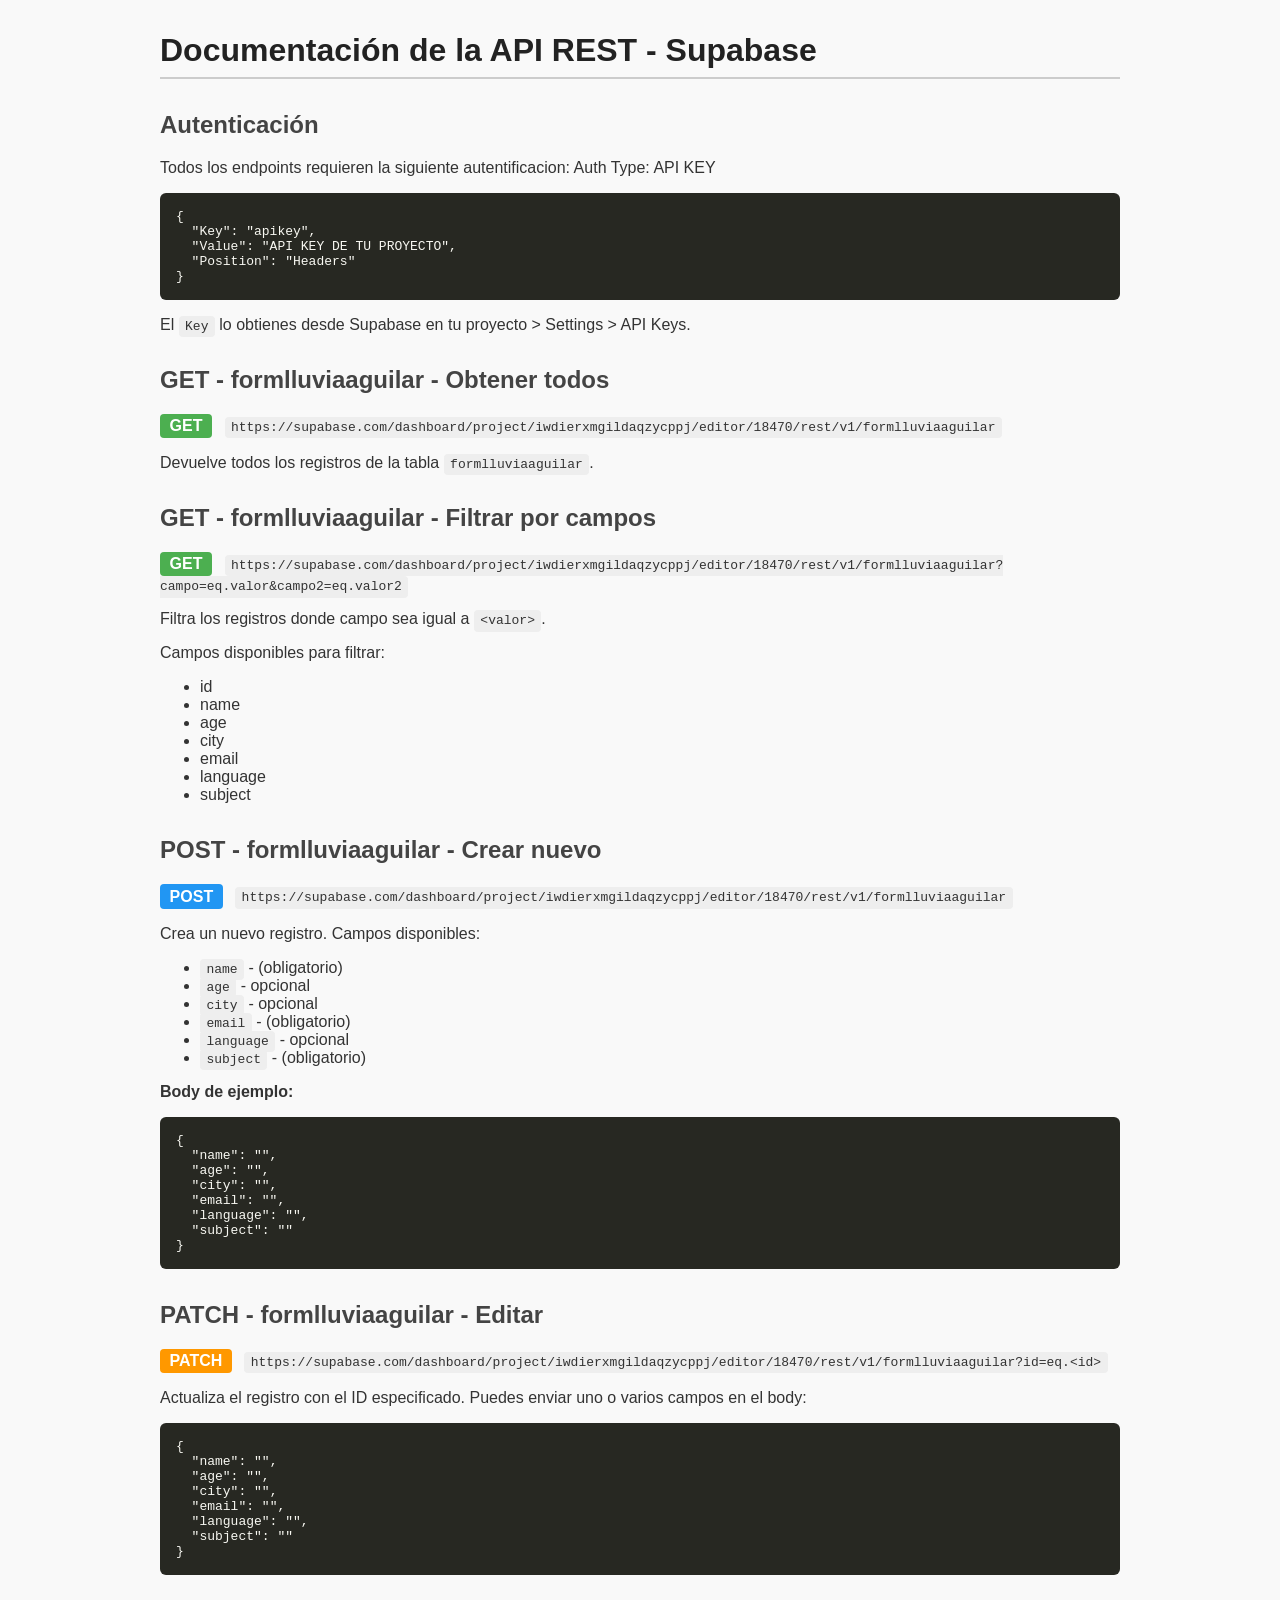
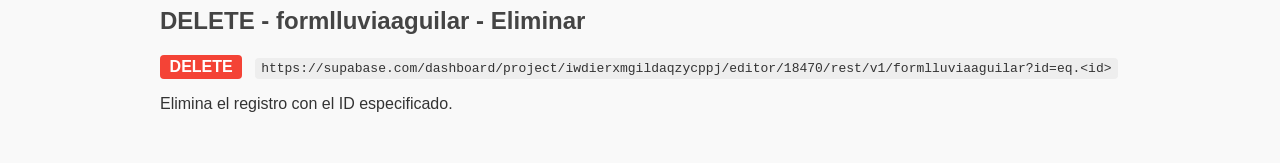
==== apidoc.html @ 9009e89b "Add files via upload" ====
<!DOCTYPE html>
<!-- saved from url=(0067)https://bootcamp-qa.github.io/ReportGenerator/documentacionapi.html -->
<html lang="es"><head><meta http-equiv="Content-Type" content="text/html; charset=UTF-8"><style>body {transition: opacity ease-in 0.2s; } 
body[unresolved] {opacity: 0; display: block; overflow: hidden; position: relative; } 
</style>
  
  <title>Documentación API Supabase</title>
  <style>
    body {
      font-family: 'Segoe UI', sans-serif;
      margin: 2rem auto;
      max-width: 960px;
      background: #f9f9f9;
      color: #333;
    }
    h1 { color: #222; border-bottom: 2px solid #ccc; padding-bottom: 0.5rem; }
    h2 { margin-top: 2rem; color: #444; }
    code { background: #eee; padding: 0.2rem 0.4rem; border-radius: 4px; }
    pre {
      background: #272822;
      color: #f8f8f2;
      padding: 1rem;
      border-radius: 6px;
      overflow-x: auto;
    }
    .method {
      display: inline-block;
      font-weight: bold;
      padding: 0.2rem 0.6rem;
      border-radius: 4px;
      margin-right: 0.5rem;
      color: white;
    }
    .GET { background: #4caf50; }
    .POST { background: #2196f3; }
    .PATCH { background: #ff9800; }
    .DELETE { background: #f44336; }

    label {
      display: block;
      margin-top: 1rem;
      font-weight: bold;
    }
    input[type=text] {
      width: 100%;
      padding: 0.5rem;
      font-size: 1rem;
      margin-top: 0.3rem;
      box-sizing: border-box;
    }
    button {
      margin-top: 1.5rem;
      padding: 0.6rem 1rem;
      font-size: 1rem;
      cursor: pointer;
    }
  </style>
</head>
<body>

<h1>Documentación de la API REST - Supabase</h1>

<form id="form" onsubmit="return false;" style="display: none;">
  <label for="tableName">Nombre de la tabla:</label>
  <input type="text" id="tableName" placeholder="clientes" required="">

  <label for="columns">Columnas (separadas por coma, * indica obligatorio):</label>
  <input type="text" id="columns" placeholder="nombre, telefono*, correo*" required="">

  <label for="baseUrl">Base URL:</label>
  <input type="text" id="baseUrl" placeholder="https://proyecto.supabase.co" required="">

  <button onclick="generate()">GENERAR DOCUMENTACION API</button>
</form>

<!-- Aquí pondremos la documentación generada -->
<div id="docs" style="margin-top:2rem;">
        <h2>Autenticación</h2>
    <p>Todos los endpoints requieren la siguiente autentificacion: Auth Type: API KEY</p>
    <pre>{
  "Key": "apikey",
  "Value": "API KEY DE TU PROYECTO",
  "Position": "Headers"
}</pre>
    <p>El <code>Key</code> lo obtienes desde Supabase en tu proyecto &gt; Settings &gt; API Keys.</p>
  
    <h2>GET - formlluviaaguilar - Obtener todos </h2>
    <p><span class="method GET">GET</span> <code>https://supabase.com/dashboard/project/iwdierxmgildaqzycppj/editor/18470/rest/v1/formlluviaaguilar</code></p>
    <p>Devuelve todos los registros de la tabla <code>formlluviaaguilar</code>.</p>

    <h2>GET - formlluviaaguilar - Filtrar por campos</h2>
    <p><span class="method GET">GET</span> <code>https://supabase.com/dashboard/project/iwdierxmgildaqzycppj/editor/18470/rest/v1/formlluviaaguilar?campo=eq.valor&amp;campo2=eq.valor2</code></p>
    <p>Filtra los registros donde campo sea igual a <code>&lt;valor&gt;</code>.</p>
    <p>Campos disponibles para filtrar:</p>
    <ul>
      <li>id</li><li>name</li><li>age</li><li>city</li><li>email</li><li>language</li><li>subject</li>
    </ul>

    <h2>POST - formlluviaaguilar - Crear nuevo</h2>
    <p><span class="method POST">POST</span> <code>https://supabase.com/dashboard/project/iwdierxmgildaqzycppj/editor/18470/rest/v1/formlluviaaguilar</code></p>
    <p>Crea un nuevo registro. Campos disponibles:</p>
    <ul>
      <li><code>name</code> -  (obligatorio)</li><li><code>age</code> - opcional</li><li><code>city</code> - opcional</li><li><code>email</code> -  (obligatorio)</li><li><code>language</code> - opcional</li><li><code>subject</code> -  (obligatorio)</li>
    </ul>
    <p><strong>Body de ejemplo:</strong></p>
    <pre>{
  "name": "",
  "age": "",
  "city": "",
  "email": "",
  "language": "",
  "subject": ""
}</pre>

    <h2>PATCH - formlluviaaguilar - Editar </h2>
    <p><span class="method PATCH">PATCH</span> <code>https://supabase.com/dashboard/project/iwdierxmgildaqzycppj/editor/18470/rest/v1/formlluviaaguilar?id=eq.&lt;id&gt;</code></p>
    <p>Actualiza el registro con el ID especificado. Puedes enviar uno o varios campos en el body:</p>
    <pre>{
  "name": "<nuevo string="">",
  "age": "<nuevo string="">",
  "city": "<nuevo string="">",
  "email": "<nuevo string="">",
  "language": "<nuevo string="">",
  "subject": "<nuevo string="">"
}</nuevo></nuevo></nuevo></nuevo></nuevo></nuevo></pre>

    <h2>DELETE - formlluviaaguilar - Eliminar </h2>
    <p><span class="method DELETE">DELETE</span> <code>https://supabase.com/dashboard/project/iwdierxmgildaqzycppj/editor/18470/rest/v1/formlluviaaguilar?id=eq.&lt;id&gt;</code></p>
    <p>Elimina el registro con el ID especificado.</p>


  </div>

<script>
function generate() {
  let tableName = document.getElementById('tableName').value.trim() || 'clientes';
  const columnsRaw = document.getElementById('columns').value.trim();
  const baseUrlRaw = document.getElementById('baseUrl').value.trim() || 'https://<TU_PROYECTO>.supabase.co';

  // Procesar columnas
  const colsArr = columnsRaw.split(',').map(c => c.trim()).filter(c => c.length > 0);

  const columns = colsArr.map(col => {
    let required = false;
    let name = col;
    if (col.endsWith('*')) {
      required = true;
      name = col.slice(0, -1).trim();
    }
    return { name, type: "string", required };
  });

  const baseUrl = `${baseUrlRaw}/rest/v1/${tableName}`;

  function generatePostBody() {
    const obj = {};
    columns.forEach(col => {
      if (col.name !== "id") {
        obj[col.name] = "";
      }
    });
    return JSON.stringify(obj, null, 2);
  }

  function generatePatchBody() {
    const obj = {};
    columns.forEach(col => {
      if (col.name !== "id") {
        obj[col.name] = `<nuevo ${col.type}>`;
      }
    });
    return JSON.stringify(obj, null, 2);
  }

  // Construir el HTML para la documentación
  let html = `
        <h2>Autenticación</h2>
    <p>Todos los endpoints requieren la siguiente autentificacion: Auth Type: API KEY</p>
    <pre>{
  "Key": "apikey",
  "Value": "API KEY DE TU PROYECTO",
  "Position": "Headers"
}</pre>
    <p>El <code>Key</code> lo obtienes desde Supabase en tu proyecto &gt; Settings &gt; API Keys.</p>
  
    <h2>GET - ${tableName} - Obtener todos </h2>
    <p><span class="method GET">GET</span> <code>${baseUrl}</code></p>
    <p>Devuelve todos los registros de la tabla <code>${tableName}</code>.</p>

    <h2>GET - ${tableName} - Filtrar por campos</h2>
    <p><span class="method GET">GET</span> <code>${baseUrl}?campo=eq.valor&campo2=eq.valor2</code></p>
    <p>Filtra los registros donde campo sea igual a <code>&lt;valor&gt;</code>.</p>
    <p>Campos disponibles para filtrar:</p>
    <ul>
      ${columns.map(col => `<li>${col.name}</li>`).join('')}
    </ul>

    <h2>POST - ${tableName} - Crear nuevo</h2>
    <p><span class="method POST">POST</span> <code>${baseUrl}</code></p>
    <p>Crea un nuevo registro. Campos disponibles:</p>
    <ul>
      ${columns.filter(c => c.name !== 'id').map(col => `<li><code>${col.name}</code> - ${col.required ? " (obligatorio)" : "opcional"}</li>`).join('')}
    </ul>
    <p><strong>Body de ejemplo:</strong></p>
    <pre>${generatePostBody()}</pre>

    <h2>PATCH - ${tableName} - Editar </h2>
    <p><span class="method PATCH">PATCH</span> <code>${baseUrl}?id=eq.&lt;id&gt;</code></p>
    <p>Actualiza el registro con el ID especificado. Puedes enviar uno o varios campos en el body:</p>
    <pre>${generatePatchBody()}</pre>

    <h2>DELETE - ${tableName} - Eliminar </h2>
    <p><span class="method DELETE">DELETE</span> <code>${baseUrl}?id=eq.&lt;id&gt;</code></p>
    <p>Elimina el registro con el ID especificado.</p>


  `;

  document.getElementById('docs').innerHTML = html;
   document.getElementById('form').style.display = 'none';
  
}


</script>




<veepn-lock-screen><template shadowrootmode="open"><style>html{box-sizing:border-box;text-size-adjust:100%;word-break:normal;tab-size:4}*,:before,:after{background-repeat:no-repeat;box-sizing:border-box}:before,:after{text-decoration:inherit;vertical-align:inherit}*{padding:0;margin:0}hr{overflow:visible;height:0;color:inherit;border:0;border-top:1px solid}details,main{display:block}summary{display:list-item}small{font-size:80%}[hidden]{display:none!important}abbr[title]{border-bottom:none;text-decoration:underline;text-decoration:underline dotted}a{background-color:transparent}a:active,a:hover{outline-width:0}code,kbd,pre,samp{font-family:monospace}pre{font-size:1em}b,strong{font-weight:bolder}sub,sup{font-size:75%;line-height:0;position:relative;vertical-align:baseline}sub{bottom:-.25em}sup{top:-.5em}table{border-color:inherit;text-indent:0}iframe{border-style:none}input{border-radius:0}[type=number]::-webkit-inner-spin-button,[type=number]::-webkit-outer-spin-button{height:auto}[type=search]{appearance:textfield;outline-offset:-2px}[type=search]::-webkit-search-decoration{appearance:none}textarea{overflow:auto;resize:vertical}button,input,optgroup,select,textarea{font:inherit;color:inherit}optgroup{font-weight:700}button{overflow:visible}button,select{text-transform:none}button,[type=button],[type=reset],[type=submit],[role=button]{cursor:pointer}button::-moz-focus-inner,[type=button]::-moz-focus-inner,[type=reset]::-moz-focus-inner,[type=submit]::-moz-focus-inner{border-style:none;padding:0}button,html [type=button],[type=reset],[type=submit]{appearance:auto}button,input,select,textarea{background-color:transparent;border-style:none}button:-moz-focusring,[type=button]::-moz-focus-inner,[type=reset]::-moz-focus-inner,[type=submit]::-moz-focus-inner{outline:1px dotted ButtonText}select{appearance:none}a:focus,button:focus,input:focus,select:focus,textarea:focus{outline-width:0}select::-ms-expand{display:none}select::-ms-value{color:currentcolor}legend{border:0;color:inherit;display:table;white-space:normal;max-width:100%}::-webkit-file-upload-button{appearance:auto;color:inherit;font:inherit}[disabled]{cursor:default}img{border-style:none}progress{vertical-align:baseline}[aria-busy=true]{cursor:progress}[aria-controls]{cursor:pointer}[aria-disabled=true]{cursor:default}ul,ol{list-style-type:none}figure{margin:0}@keyframes slide-in{0%{opacity:0;transform:translateY(16px)}to{opacity:1;transform:translateY(0)}}.gradient-blue{background:radial-gradient(106.41% 128.47% at 50.15% 128.47%,#23abff,#3066ff)}.gradient-green{background:radial-gradient(92.26% 118.88% at 50.15% .13%,#00c3c3,#00aab3)}.gradient-purple{background:radial-gradient(165.12% 115.56% at 50.15% .13%,#a15aff,#00a0eb)}.bg-blue{background-color:#f2f5ff}.bg-purple{background-color:#f7f0ff}.bg-green{background-color:#ebffed}.lock-screen{font-family:FigtreeVF,sans-serif;letter-spacing:normal;position:fixed;z-index:2147483638;right:24px;bottom:24px;width:327px;border-radius:24px;overflow:hidden;box-shadow:0 24px 32px #00000014;animation:slide-in .3s ease-in-out forwards}.lock-screen__content{position:relative;padding:24px 24px 64px}.lock-screen__close{position:absolute;top:16px;right:16px;width:24px;height:24px;display:flex;align-items:center;justify-content:center;opacity:.5}.lock-screen__label{height:26px;width:fit-content;border-radius:50px;background-color:#fff3;padding-inline:16px;display:flex;align-items:center;justify-content:center;gap:8px;color:#fff;font-size:12px;line-height:18px;margin:-8px auto 16px}.lock-screen__title{color:#fff;text-align:center;font-size:20px;line-height:28px;font-weight:600;margin-bottom:8px}.lock-screen__description{color:#f5f6f7;text-align:center;font-size:14px;line-height:20px}.lock-screen__description b{font-weight:600}.lock-screen__card{position:relative;z-index:1;margin-top:-44px;background-color:#fff;border-radius:24px;padding:32px 20px 20px}.lock-screen__inner{margin-bottom:24px}.lock-screen__submit{display:flex;align-items:center;justify-content:center;gap:10px;font-weight:700;font-size:16px;height:40px;width:100%;border-radius:12px;padding-inline:16px;background-color:#f70;color:#fff;margin-bottom:16px}.lock-screen__skip{display:flex;align-items:center;justify-content:center;font-size:14px;line-height:20px;color:#82829c;margin-inline:auto}.price-card{border:1px solid #f2f2fc;background:linear-gradient(254.14deg,#fafbff .04%,#f5f8ff 100.04%);border-radius:24px;padding:24px 28px}.price-card__label{color:#4a5764;text-align:center;font-size:14px;line-height:20px;text-transform:uppercase;margin-bottom:16px}.price-card__price{display:flex;justify-content:center;align-items:flex-start;column-gap:2px;margin-bottom:12px}.price-card__currency{color:#515478;font-size:18px;line-height:28px}.price-card__number{color:#14142a;text-align:center;font-size:64px;line-height:54px}.price-card__wrap{display:flex;flex-direction:column}.price-card__decimal{color:#515478;font-size:18px;line-height:28px;font-weight:600}.price-card__period{color:#515478;font-size:14px;line-height:20px;margin-top:-6px}.price-card__discount{position:relative;display:flex;align-items:center;justify-content:center;margin-bottom:12px}.price-card__discount-divider{position:absolute;z-index:0;top:50%;left:0;width:100%;height:1px;background-color:#dbe2f9;transform:translateY(-50%)}.price-card__discount-icon{position:absolute;z-index:1;top:50%;left:50%;transform:translate(-50%,-50%)}.price-card__discount-text{position:relative;z-index:2;color:#fff;font-size:12px;font-weight:600;line-height:18px}.price-card__features{display:flex;align-items:center;justify-content:center;column-gap:16px}.price-card__feature{color:#222e3a;font-size:14px;line-height:20px;display:flex;align-items:center;gap:6px}.price-card__feature:before{content:"";display:block;width:4px;height:4px;background-color:#20df9e;border-radius:50%;flex-shrink:0}.features-list{display:grid;grid-template-columns:repeat(3,1fr);gap:12px}.features-list__item{display:flex;flex-direction:column;align-items:center;gap:6px}.features-list__icon{width:52px;height:52px;border-radius:12px;display:flex;align-items:center;justify-content:center}.features-list__text{color:#293a53;text-align:center;font-size:16px;line-height:24px;letter-spacing:-.1px}</style></template><style>@font-face{font-family:FigtreeVF;src:url(chrome-extension://majdfhpaihoncoakbjgbdhglocklcgno/fonts/FigtreeVF.woff2) format("woff2 supports variations"),url(chrome-extension://majdfhpaihoncoakbjgbdhglocklcgno/fonts/FigtreeVF.woff2) format("woff2-variations");font-weight:100 1000;font-display:swap}</style></veepn-lock-screen></body></html>
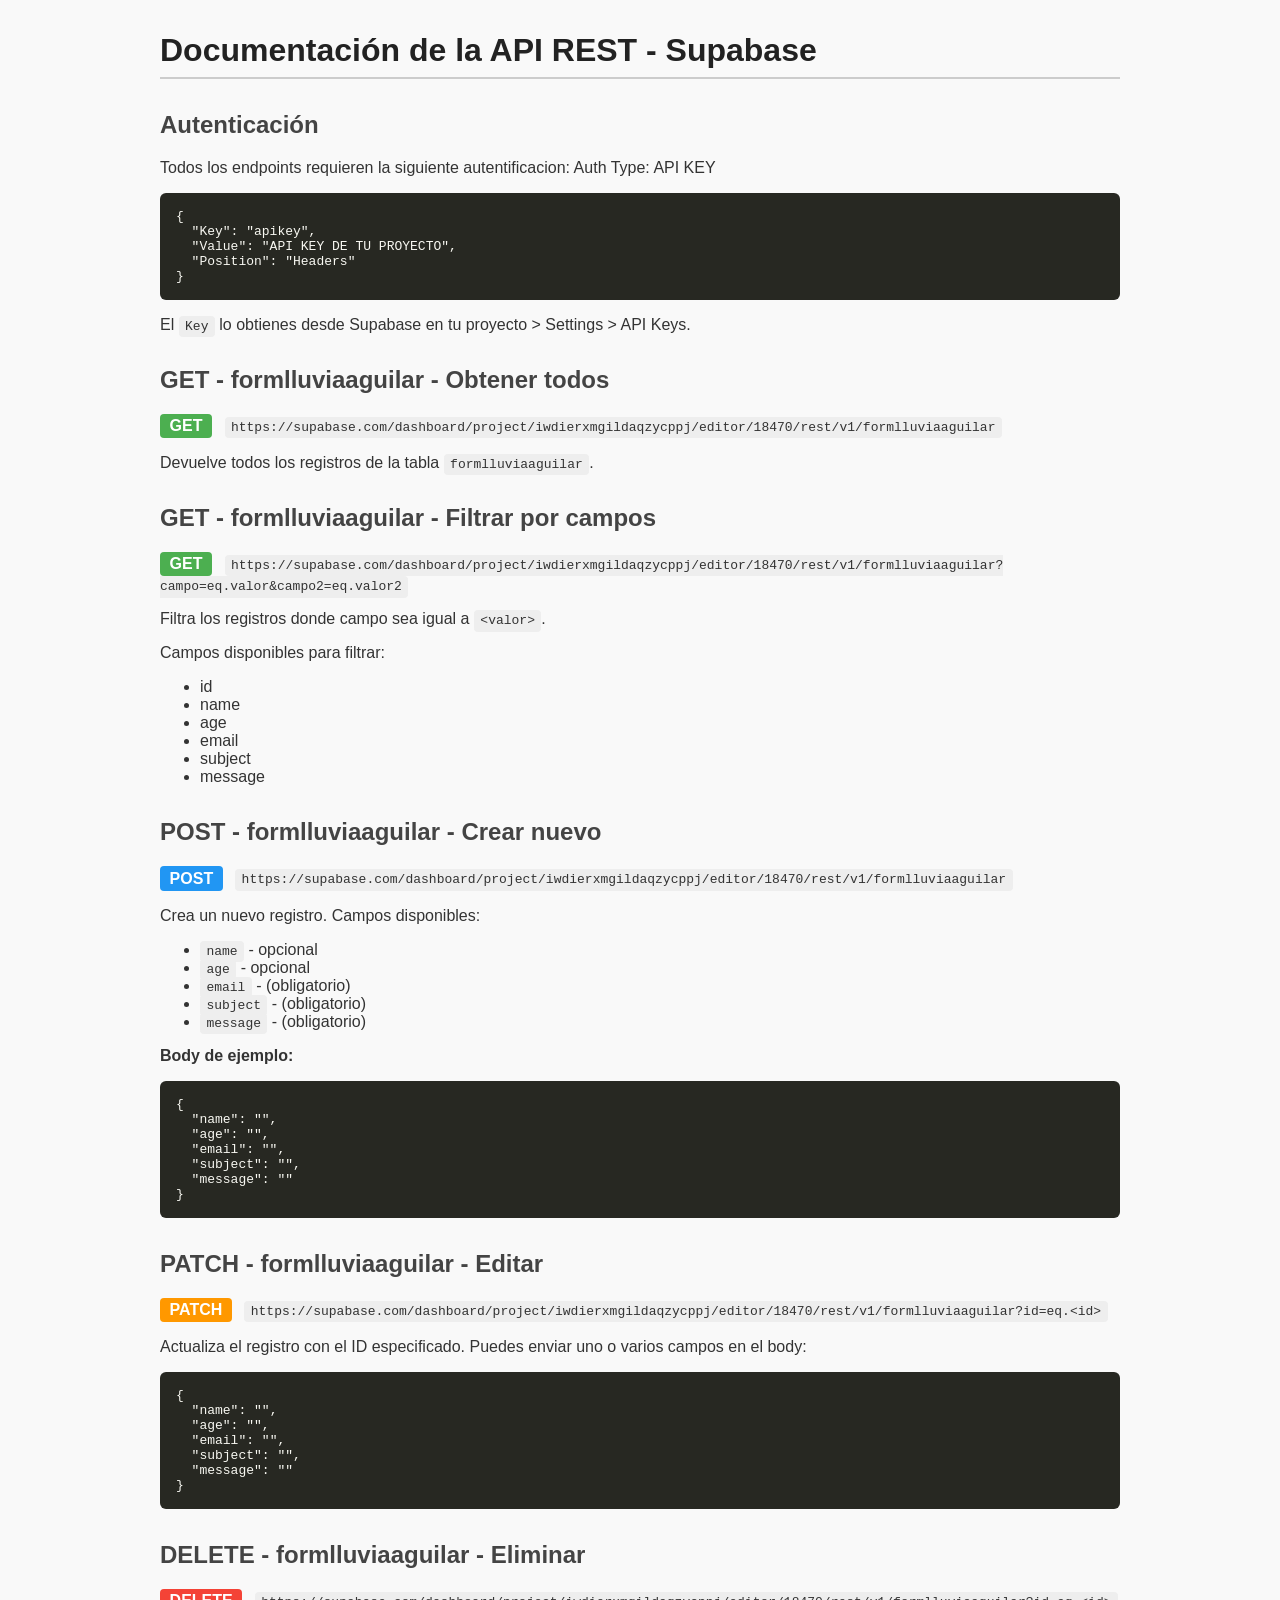
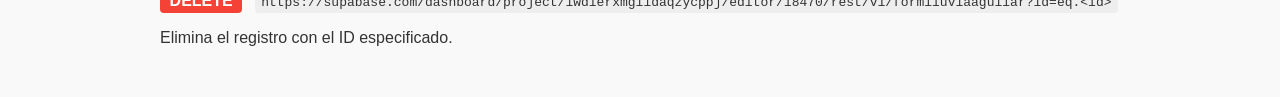
==== commit 848a9035: "Update apidoc.html" ====
--- a/apidoc.html
+++ b/apidoc.html
@@ -93,23 +93,22 @@
     <p>Filtra los registros donde campo sea igual a <code>&lt;valor&gt;</code>.</p>
     <p>Campos disponibles para filtrar:</p>
     <ul>
-      <li>id</li><li>name</li><li>age</li><li>city</li><li>email</li><li>language</li><li>subject</li>
+      <li>id</li><li>name</li><li>age</li><li>email</li><li>subject</li><li>message</li>
     </ul>
 
     <h2>POST - formlluviaaguilar - Crear nuevo</h2>
     <p><span class="method POST">POST</span> <code>https://supabase.com/dashboard/project/iwdierxmgildaqzycppj/editor/18470/rest/v1/formlluviaaguilar</code></p>
     <p>Crea un nuevo registro. Campos disponibles:</p>
     <ul>
-      <li><code>name</code> -  (obligatorio)</li><li><code>age</code> - opcional</li><li><code>city</code> - opcional</li><li><code>email</code> -  (obligatorio)</li><li><code>language</code> - opcional</li><li><code>subject</code> -  (obligatorio)</li>
+      <li><code>name</code> - opcional</li><li><code>age</code> - opcional</li><li><code>email</code> -  (obligatorio)</li><li><code>subject</code> -  (obligatorio)</li><li><code>message</code> -  (obligatorio)</li>
     </ul>
     <p><strong>Body de ejemplo:</strong></p>
     <pre>{
   "name": "",
   "age": "",
-  "city": "",
   "email": "",
-  "language": "",
-  "subject": ""
+  "subject": "",
+  "message": ""
 }</pre>
 
     <h2>PATCH - formlluviaaguilar - Editar </h2>
@@ -118,11 +117,10 @@
     <pre>{
   "name": "<nuevo string="">",
   "age": "<nuevo string="">",
-  "city": "<nuevo string="">",
   "email": "<nuevo string="">",
-  "language": "<nuevo string="">",
-  "subject": "<nuevo string="">"
-}</nuevo></nuevo></nuevo></nuevo></nuevo></nuevo></pre>
+  "subject": "<nuevo string="">",
+  "message": "<nuevo string="">"
+}</nuevo></nuevo></nuevo></nuevo></nuevo></pre>
 
     <h2>DELETE - formlluviaaguilar - Eliminar </h2>
     <p><span class="method DELETE">DELETE</span> <code>https://supabase.com/dashboard/project/iwdierxmgildaqzycppj/editor/18470/rest/v1/formlluviaaguilar?id=eq.&lt;id&gt;</code></p>
